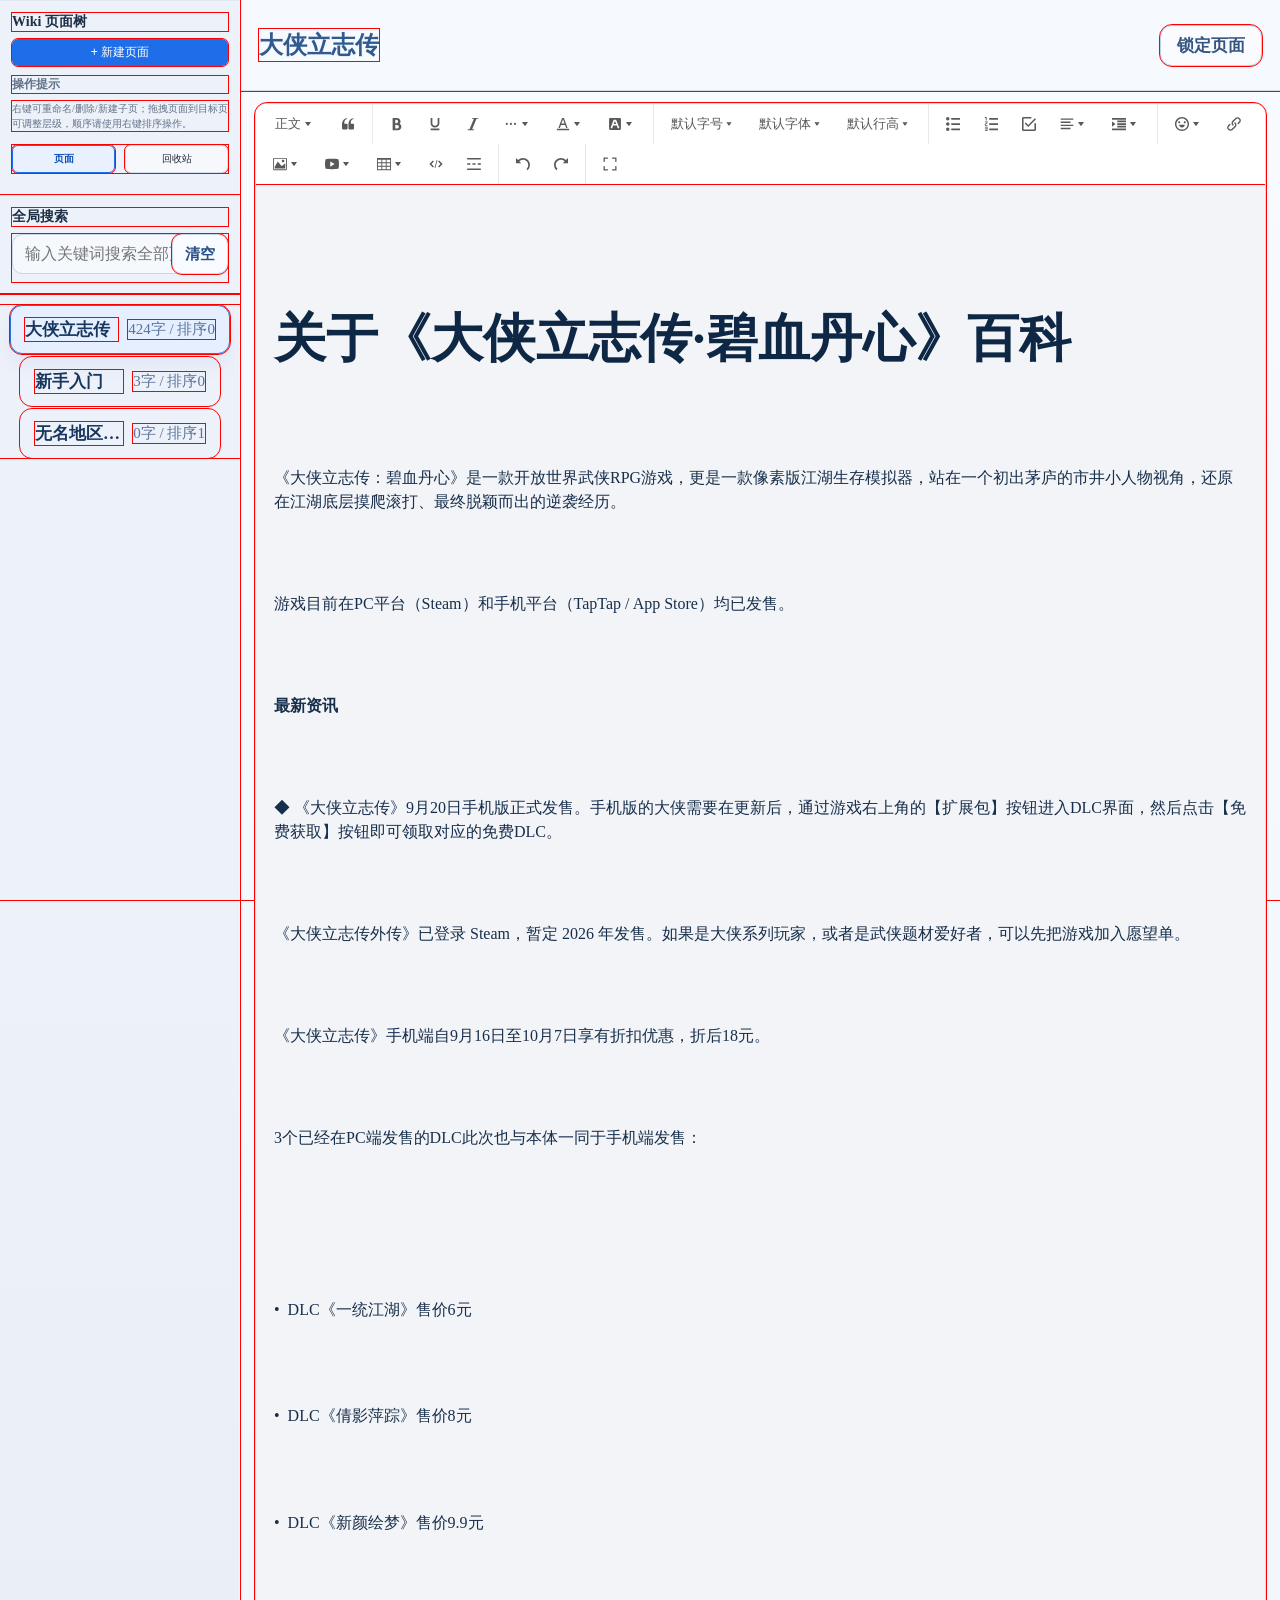
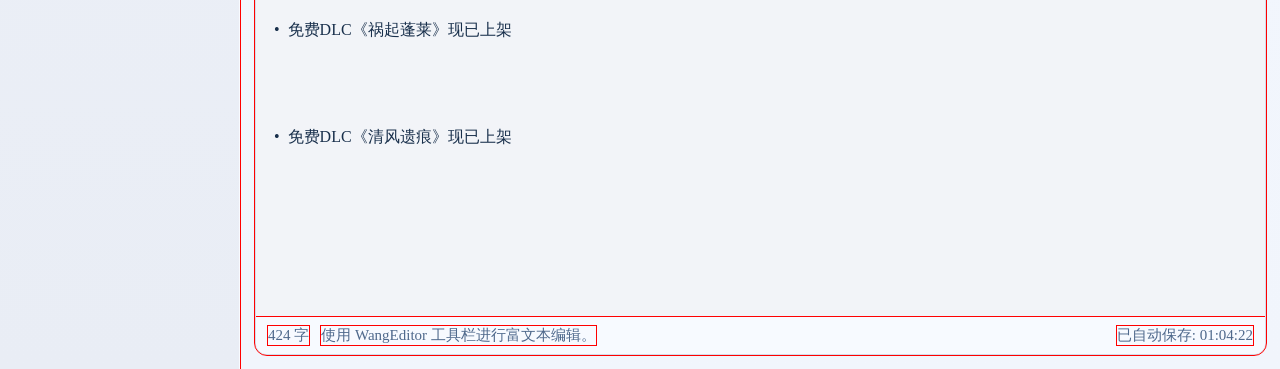
==== wiki1/index.html @ b5999621 "1" ====
﻿<!DOCTYPE html>
<html lang="zh-CN">

<head>
  <meta charset="UTF-8">
  <meta name="viewport" content="width=device-width, initial-scale=1.0">
  <title>Wiki 编辑后台</title>
  <link rel="stylesheet" href="lib/wangeditor/style.css">
  <style>
    :root {
      --bg-main: #eef2f8;
      --bg-sidebar: #edf2fa;
      --bg-workspace: #f8fbff;
      --line: #d3ddea;
      --line-soft: #e3e9f3;
      --primary: #2f6fda;
      --primary-weak: #dce8ff;
      --text-main: #1e2f45;
      --text-muted: #5b6f89;
      --text-soft: #7f8fa6;
      --surface: #ffffff;
    }

    * {
      margin: 0;
      padding: 0;
      outline: 1px solid red;
    }

    html,
    body {

      height: 100%;
      color: var(--text-main);
    }

    .app {
      display: flex;
      overflow: hidden;
    }

    .sidebar {
      width: 240px;
      border-right: 1px solid var(--line);
      background:
        linear-gradient(180deg, #edf2fa 0, #edf1f8 45%, #e9edf5 100%);
      box-shadow: inset -1px 0 0 #f8fbff;
      display: flex;
      flex-direction: column;
    }

    .panel {
      padding: 12px;
      border-top: 1px solid var(--line-soft);
      animation: panel-enter .45s ease both;
    }

    .panel h2 {
      margin: 0 0 8px;
      font-size: 14px;
    }

    .panel h2.title {
      color: #607189;
      font-size: 12px;
      margin-top: 10px;
    }

    .new-page-btn {
      width: 100%;
      border: none;
      border-radius: 6px;
      padding: 5px 8px;
      font-size: 12px;
      color: #fff;
      background: #1d6ee8;
      cursor: pointer;
    }

    .new-page-btn:hover {
      filter: brightness(1.04);
    }

    .tips-text {
      color: #607189;
      line-height: 1.5;
      font-size: 10px;
    }

    .tabs {
      margin-top: 14px;
      margin-bottom: 10px;
      display: grid;
      grid-template-columns: 1fr 1fr;
      gap: 10px;
    }

    .tab-btn {
      border: 1px solid #d6dfef;
      font-size: 10px;
      background: #f6f8fc;
      color: #1f2a39;
      cursor: pointer;
      padding: 6px;
      border-radius: 6px;
    }

    .tab-btn.active {
      border-color: #1d6ee8;
      color: #0f4fb3;
      background: #e9f1ff;
      font-weight: 600;
    }

    .search-row {
      display: grid;
      grid-template-columns: 1fr auto;
      gap: 10px;
      padding-bottom: 8px;
    }

    .search-input {
      width: 100%;
      border: 1px solid #c8d3e4;
      border-radius: 10px;
      background: #f5f8fd;
      color: #2c4466;
      font-size: 16px;
      padding: 10px 12px;
      outline: none;
    }

    .search-input:focus {
      border-color: #8ab2ff;
      box-shadow: 0 0 0 3px rgba(60, 115, 209, 0.14);
    }

    .clear-btn {
      border: 1px solid #cad7ea;
      border-radius: 10px;
      background: #f8fbff;
      font-size: 15px;
      font-weight: 600;
      color: #29508a;
      padding: 0 12px;
      cursor: pointer;
    }

    .tree-panel {
      flex: 1;
      overflow: auto;
      padding: 8px 0 14px;
    }

    .tree-list {
      list-style: none;
      padding: 0;
      margin: 0;
    }

    .tree-item {
      margin: 3px 10px;
      border: 1px solid transparent;
      border-radius: 12px;
      padding: 12px 14px;
      background: transparent;
      display: grid;
      grid-template-columns: 1fr auto;
      gap: 10px;
      align-items: center;
      font-size: 17px;
      transition: 0.2s ease;
      cursor: grab;
    }

    .tree-item .title {
      overflow: hidden;
      text-overflow: ellipsis;
      white-space: nowrap;
      color: #18375f;
      font-weight: 600;
    }

    .tree-item .meta {
      color: #58739a;
      font-size: 15px;
      white-space: nowrap;
    }

    .tree-item.sub-page {
      margin-left: 20px;
      margin-right: 20px;
    }

    .tree-item.active {
      border-color: #2f70da;
      background: #e6efff;
      box-shadow: 0 10px 20px rgba(53, 104, 193, 0.08);
    }

    .tree-item:not(.active):hover {
      border-color: #d2dded;
      background: #f6f9ff;
    }

    .tree-item-ghost {
      opacity: 0.6;
      background: #dbe7ff;
      border-color: #94b5f3;
    }

    .tree-item-chosen {
      cursor: grabbing;
    }

    .workspace {
      flex: 1;
      min-width: 0;
      display: flex;
      flex-direction: column;
      background: linear-gradient(180deg, #f8fbff 0, #f4f8ff 30%, #f1f5fc 100%);
    }

    .workspace-header {
      min-height: 66px;
      border-bottom: 1px solid var(--line);
      display: flex;
      justify-content: space-between;
      align-items: center;
      padding: 12px 18px;
      background: #f6f9fe;
    }

    .workspace-title {
      margin: 0;
      color: #315a8e;
      font-size: 24px;
      font-weight: 600;
    }

    .lock-btn {
      border: 1px solid #bfcfe7;
      background: #f9fbff;
      color: #34557f;
      padding: 8px 16px;
      border-radius: 12px;
      font-size: 17px;
      font-weight: 600;
      cursor: pointer;
    }

    .editor-wrapper {
      margin: 12px 14px 14px;
      border: 1px solid var(--line);
      border-radius: 12px;
      background: #fff;
      display: flex;
      flex-direction: column;
      min-height: 0;
      overflow: hidden;
      animation: panel-enter .5s .1s ease both;
    }

    #toolbar-container {
      border-bottom: 1px solid var(--line-soft);
      background: #fbfcff;
      min-height: 68px;
    }

    #editor-container {
      flex: 1;
      min-height: 520px;
      background: #f2f4f8;
    }

    #editor-container .w-e-text-container {
      background: #f2f4f8;
    }

    #editor-container .w-e-text-container [data-slate-editor] {
      padding: 28px 18px 18px;
      line-height: 1.8;
      font-size: 16px;
      color: #182f4b;
    }

    #editor-container .w-e-text-container [data-slate-editor] h1 {
      font-size: 52px;
      margin: 0 0 12px;
      font-weight: 800;
      letter-spacing: 0.3px;
      color: #0d2744;
    }

    #editor-container .w-e-text-container [data-slate-editor] p {
      margin: 10px 0;
    }

    .editor-footer {
      border-top: 1px solid var(--line-soft);
      background: #f7faff;
      color: #4f698c;
      font-size: 15px;
      padding: 9px 12px;
      display: flex;
      align-items: center;
      gap: 12px;
    }

    .editor-footer span:last-child {
      margin-left: auto;
    }

    @keyframes panel-enter {
      from {
        opacity: 0;
        transform: translateY(8px);
      }

      to {
        opacity: 1;
        transform: translateY(0);
      }
    }
  </style>
</head>

<body>
  <div class="app">
    <aside class="sidebar">
      <section class="panel">
        <h2>Wiki 页面树</h2>
        <button class="new-page-btn" type="button">+ 新建页面</button>
        <h2 class="title">操作提示</h2>
        <p class="tips-text">
          右键可重命名/删除/新建子页；拖拽页面到目标页可调整层级，顺序请使用右键排序操作。
        </p>
        <div class="tabs">
          <button class="tab-btn active" type="button">页面</button>
          <button class="tab-btn" type="button">回收站</button>
        </div>
      </section>

      <section class="panel">
        <h2>全局搜索</h2>
        <div class="search-row">
          <input id="page-search" class="search-input" type="text" placeholder="输入关键词搜索全部页面">
          <button id="clear-search" class="clear-btn" type="button">清空</button>
        </div>
      </section>

      <section class="tree-panel">
        <ul id="page-tree-list" class="tree-list">
          <li class="tree-item active" data-title="大侠立志传">
            <span class="title">大侠立志传</span>
            <span class="meta">424字 / 排序0</span>
          </li>
          <li class="tree-item sub-page" data-title="新手入门">
            <span class="title">新手入门</span>
            <span class="meta">3字 / 排序0</span>
          </li>
          <li class="tree-item sub-page" data-title="无名地区流程攻略">
            <span class="title">无名地区流程攻略</span>
            <span class="meta">0字 / 排序1</span>
          </li>
        </ul>
      </section>
    </aside>

    <main class="workspace">
      <header class="workspace-header">
        <h1 class="workspace-title">大侠立志传</h1>
        <button class="lock-btn" type="button">锁定页面</button>
      </header>

      <div class="editor-wrapper">
        <div id="toolbar-container"></div>
        <div id="editor-container"></div>
        <footer class="editor-footer">
          <span id="word-count">0 字</span>
          <span>使用 WangEditor 工具栏进行富文本编辑。</span>
          <span id="save-status">已自动保存: --:--:--</span>
        </footer>
      </div>
    </main>
  </div>

  <script src="lib/Sortable.js"></script>
  <script src="lib/wangeditor/index.js"></script>
  <script>
    const { createEditor, createToolbar } = window.wangEditor;

    const pageSearchInput = document.getElementById("page-search");
    const clearSearchBtn = document.getElementById("clear-search");
    const treeItems = Array.from(document.querySelectorAll(".tree-item"));
    const wordCountEl = document.getElementById("word-count");
    const saveStatusEl = document.getElementById("save-status");
    const workspaceTitleEl = document.querySelector(".workspace-title");

    const initialHtml = `
      <h1>关于《大侠立志传·碧血丹心》百科</h1>
      <p>《大侠立志传：碧血丹心》是一款开放世界武侠RPG游戏，更是一款像素版江湖生存模拟器，站在一个初出茅庐的市井小人物视角，还原在江湖底层摸爬滚打、最终脱颖而出的逆袭经历。</p>
      <p>游戏目前在PC平台（Steam）和手机平台（TapTap / App Store）均已发售。</p>
      <p><strong>最新资讯</strong></p>
      <p>◆ 《大侠立志传》9月20日手机版正式发售。手机版的大侠需要在更新后，通过游戏右上角的【扩展包】按钮进入DLC界面，然后点击【免费获取】按钮即可领取对应的免费DLC。</p>
      <p>《大侠立志传外传》已登录 Steam，暂定 2026 年发售。如果是大侠系列玩家，或者是武侠题材爱好者，可以先把游戏加入愿望单。</p>
      <p>《大侠立志传》手机端自9月16日至10月7日享有折扣优惠，折后18元。</p>
      <p>3个已经在PC端发售的DLC此次也与本体一同于手机端发售：</p>
      <ul>
        <li>DLC《一统江湖》售价6元</li>
        <li>DLC《倩影萍踪》售价8元</li>
        <li>DLC《新颜绘梦》售价9.9元</li>
        <li>免费DLC《祸起蓬莱》现已上架</li>
        <li>免费DLC《清风遗痕》现已上架</li>
      </ul>
    `;

    const getCleanTextLength = (editor) => editor.getText().replace(/\s+/g, "").length;
    const updateFooter = (editor) => {
      wordCountEl.textContent = `${getCleanTextLength(editor)} 字`;
      saveStatusEl.textContent = `已自动保存: ${new Date().toLocaleTimeString("zh-CN", { hour12: false })}`;
    };

    const editor = createEditor({
      selector: "#editor-container",
      html: initialHtml,
      config: {
        placeholder: "请输入页面内容...",
        onCreated(currentEditor) {
          updateFooter(currentEditor);
        },
        onChange(currentEditor) {
          updateFooter(currentEditor);
        }
      },
      mode: "default"
    });

    createToolbar({
      editor,
      selector: "#toolbar-container",
      config: {},
      mode: "default"
    });

    new Sortable(document.getElementById("page-tree-list"), {
      animation: 180,
      chosenClass: "tree-item-chosen",
      ghostClass: "tree-item-ghost"
    });

    pageSearchInput.addEventListener("input", (event) => {
      const keyword = event.target.value.trim();
      treeItems.forEach((item) => {
        item.style.display = keyword && !item.dataset.title.includes(keyword) ? "none" : "";
      });
    });

    clearSearchBtn.addEventListener("click", () => {
      pageSearchInput.value = "";
      treeItems.forEach((item) => {
        item.style.display = "";
      });
      pageSearchInput.focus();
    });

    treeItems.forEach((item) => {
      item.addEventListener("click", () => {
        treeItems.forEach((entry) => entry.classList.remove("active"));
        item.classList.add("active");
        workspaceTitleEl.textContent = item.dataset.title;
      });
    });
  </script>
</body>

</html>
---- wiki1/lib/wangeditor/style.css ----
:root,
:host {
  --w-e-textarea-bg-color: #fff;
  --w-e-textarea-color: #333;
  --w-e-textarea-border-color: #ccc;
  --w-e-textarea-slight-border-color: #e8e8e8;
  --w-e-textarea-slight-color: #d4d4d4;
  --w-e-textarea-slight-bg-color: #f5f2f0;
  --w-e-textarea-selected-border-color: #B4D5FF;
  --w-e-textarea-handler-bg-color: #4290f7;
  --w-e-toolbar-color: #595959;
  --w-e-toolbar-bg-color: #fff;
  --w-e-toolbar-active-color: #333;
  --w-e-toolbar-active-bg-color: #f1f1f1;
  --w-e-toolbar-disabled-color: #999;
  --w-e-toolbar-border-color: #e8e8e8;
  --w-e-modal-button-bg-color: #fafafa;
  --w-e-modal-button-border-color: #d9d9d9;
}

.w-e-text-container *,.w-e-toolbar *{box-sizing:border-box;margin:0;outline:none;padding:0}.w-e-text-container blockquote,.w-e-text-container li,.w-e-text-container p,.w-e-text-container td,.w-e-text-container th,.w-e-toolbar *{line-height:1.5}.w-e-text-container{background-color:var(--w-e-textarea-bg-color);color:var(--w-e-textarea-color);height:100%;position:relative}.w-e-text-container .w-e-scroll{-webkit-overflow-scrolling:touch;height:100%}.w-e-text-container [data-slate-editor]{word-wrap:break-word;border-top:1px solid transparent;min-height:100%;outline:0;padding:0 10px;white-space:pre-wrap}.w-e-text-container [data-slate-editor] p{margin:15px 0}.w-e-text-container [data-slate-editor] h1,.w-e-text-container [data-slate-editor] h2,.w-e-text-container [data-slate-editor] h3,.w-e-text-container [data-slate-editor] h4,.w-e-text-container [data-slate-editor] h5{margin:20px 0}.w-e-text-container [data-slate-editor] img{cursor:default;display:inline!important;max-width:100%;min-height:20px;min-width:20px}.w-e-text-container [data-slate-editor] span{text-indent:0}.w-e-text-container [data-slate-editor] [data-selected=true]{box-shadow:0 0 0 2px var(--w-e-textarea-selected-border-color)}.w-e-text-placeholder{font-style:italic;left:10px;top:17px;width:90%}.w-e-max-length-info,.w-e-text-placeholder{color:var(--w-e-textarea-slight-color);pointer-events:none;position:absolute;-webkit-user-select:none;-moz-user-select:none;user-select:none}.w-e-max-length-info{bottom:.5em;right:1em}.w-e-bar{background-color:var(--w-e-toolbar-bg-color);color:var(--w-e-toolbar-color);font-size:14px;padding:0 5px}.w-e-bar svg{fill:var(--w-e-toolbar-color);height:14px;width:14px}.w-e-bar-show{display:flex}.w-e-bar-hidden{display:none}.w-e-hover-bar{border:1px solid var(--w-e-toolbar-border-color);border-radius:3px;box-shadow:0 2px 5px #0000001f;position:absolute}.w-e-toolbar{flex-wrap:wrap;position:relative}.w-e-bar-divider{background-color:var(--w-e-toolbar-border-color);display:inline-flex;height:40px;margin:0 5px;width:1px}.w-e-bar-item{display:flex;height:40px;padding:4px;position:relative;text-align:center}.w-e-bar-item,.w-e-bar-item button{align-items:center;justify-content:center}.w-e-bar-item button{background:transparent;border:none;color:var(--w-e-toolbar-color);cursor:pointer;display:inline-flex;height:32px;overflow:hidden;padding:0 8px;white-space:nowrap}.w-e-bar-item button:hover{background-color:var(--w-e-toolbar-active-bg-color);color:var(--w-e-toolbar-active-color)}.w-e-bar-item button .title{margin-left:5px}.w-e-bar-item .active{background-color:var(--w-e-toolbar-active-bg-color);color:var(--w-e-toolbar-active-color)}.w-e-bar-item .disabled{color:var(--w-e-toolbar-disabled-color);cursor:not-allowed}.w-e-bar-item .disabled svg{fill:var(--w-e-toolbar-disabled-color)}.w-e-bar-item .disabled:hover{background-color:var(--w-e-toolbar-bg-color);color:var(--w-e-toolbar-disabled-color)}.w-e-bar-item .disabled:hover svg{fill:var(--w-e-toolbar-disabled-color)}.w-e-menu-tooltip-v5:before{background-color:var(--w-e-toolbar-active-color);border-radius:5px;color:var(--w-e-toolbar-bg-color);content:attr(data-tooltip);font-size:.75em;opacity:0;padding:5px 10px;position:absolute;text-align:center;top:40px;transition:opacity .6s;visibility:hidden;white-space:pre;z-index:1}.w-e-menu-tooltip-v5:after{border:5px solid transparent;border-bottom:5px solid var(--w-e-toolbar-active-color);content:"";opacity:0;position:absolute;top:30px;transition:opacity .6s;visibility:hidden}.w-e-menu-tooltip-v5:hover:after,.w-e-menu-tooltip-v5:hover:before{opacity:1;visibility:visible}.w-e-menu-tooltip-v5.tooltip-right:before{left:100%;top:10px}.w-e-menu-tooltip-v5.tooltip-right:after{border-bottom-color:transparent;border-left-color:transparent;border-right-color:var(--w-e-toolbar-active-color);border-top-color:transparent;left:100%;margin-left:-10px;top:16px}.w-e-bar-item-group .w-e-bar-item-menus-container{background-color:var(--w-e-toolbar-bg-color);border:1px solid var(--w-e-toolbar-border-color);border-radius:3px;box-shadow:0 2px 10px #0000001f;display:none;left:0;margin-top:40px;position:absolute;top:0;z-index:1}.w-e-bar-item-group:hover .w-e-bar-item-menus-container{display:block}.w-e-select-list{background-color:var(--w-e-toolbar-bg-color);border:1px solid var(--w-e-toolbar-border-color);border-radius:3px;box-shadow:0 2px 10px #0000001f;left:0;margin-top:40px;max-height:350px;min-width:100px;overflow-y:auto;position:absolute;top:0;z-index:1}.w-e-select-list ul{line-height:1;list-style:none}.w-e-select-list ul .selected{background-color:var(--w-e-toolbar-active-bg-color)}.w-e-select-list ul li{cursor:pointer;padding:7px 0 7px 25px;position:relative;text-align:left;white-space:nowrap}.w-e-select-list ul li:hover{background-color:var(--w-e-toolbar-active-bg-color)}.w-e-select-list ul li svg{left:0;margin-left:5px;margin-top:-7px;position:absolute;top:50%}.w-e-bar-bottom .w-e-select-list{bottom:0;margin-bottom:40px;margin-top:0;top:inherit}.w-e-drop-panel{background-color:var(--w-e-toolbar-bg-color);border:1px solid var(--w-e-toolbar-border-color);border-radius:3px;box-shadow:0 2px 10px #0000001f;margin-top:40px;min-width:200px;padding:10px;position:absolute;top:0;z-index:1}.w-e-bar-bottom .w-e-drop-panel{bottom:0;margin-bottom:40px;margin-top:0;top:inherit}.w-e-modal{background-color:var(--w-e-toolbar-bg-color);border:1px solid var(--w-e-toolbar-border-color);border-radius:3px;box-shadow:0 2px 10px #0000001f;color:var(--w-e-toolbar-color);font-size:14px;min-height:40px;min-width:100px;padding:20px 15px 0;position:absolute;text-align:left;z-index:1}.w-e-modal .btn-close{cursor:pointer;line-height:1;padding:5px;position:absolute;right:8px;top:7px}.w-e-modal .btn-close svg{fill:var(--w-e-toolbar-color);height:10px;width:10px}.w-e-modal .babel-container{display:block;margin-bottom:15px}.w-e-modal .babel-container span{display:block;margin-bottom:10px}.w-e-modal .button-container{margin-bottom:15px}.w-e-modal button{background-color:var(--w-e-modal-button-bg-color);border:1px solid var(--w-e-modal-button-border-color);border-radius:4px;color:var(--w-e-toolbar-color);cursor:pointer;font-weight:400;height:32px;padding:4.5px 15px;text-align:center;touch-action:manipulation;transition:all .3s cubic-bezier(.645,.045,.355,1);-webkit-user-select:none;-moz-user-select:none;user-select:none;white-space:nowrap}.w-e-modal input[type=number],.w-e-modal input[type=text],.w-e-modal textarea{font-feature-settings:"tnum";background-color:var(--w-e-toolbar-bg-color);border:1px solid var(--w-e-modal-button-border-color);border-radius:4px;color:var(--w-e-toolbar-color);font-variant:tabular-nums;padding:4.5px 11px;transition:all .3s;width:100%}.w-e-modal textarea{min-height:60px}body .w-e-modal,body .w-e-modal *{box-sizing:border-box}.w-e-progress-bar{background-color:var(--w-e-textarea-handler-bg-color);height:1px;position:absolute;transition:width .3s;width:0}.w-e-full-screen-container{bottom:0!important;display:flex!important;flex-direction:column!important;height:100%!important;left:0!important;margin:0!important;padding:0!important;position:fixed;right:0!important;top:0!important;width:100%!important}.w-e-full-screen-container [data-w-e-textarea=true]{flex:1!important}
.w-e-text-container [data-slate-editor] code{background-color:var(--w-e-textarea-slight-bg-color);border-radius:3px;font-family:monospace;padding:3px}.w-e-panel-content-color{list-style:none;text-align:left;width:230px}.w-e-panel-content-color li{border:1px solid var(--w-e-toolbar-bg-color);border-radius:3px 3px;cursor:pointer;display:inline-block;padding:2px}.w-e-panel-content-color li:hover{border-color:var(--w-e-toolbar-color)}.w-e-panel-content-color li .color-block{border:1px solid var(--w-e-toolbar-border-color);border-radius:3px 3px;height:17px;width:17px}.w-e-panel-content-color .active{border-color:var(--w-e-toolbar-color)}.w-e-panel-content-color .clear{line-height:1.5;margin-bottom:5px;width:100%}.w-e-panel-content-color .clear svg{height:16px;margin-bottom:-4px;width:16px}.w-e-text-container [data-slate-editor] blockquote{background-color:var(--w-e-textarea-slight-bg-color);border-left:8px solid var(--w-e-textarea-selected-border-color);display:block;font-size:100%;line-height:1.5;margin:10px 0;padding:10px}.w-e-panel-content-emotion{font-size:20px;list-style:none;text-align:left;width:300px}.w-e-panel-content-emotion li{border-radius:3px 3px;cursor:pointer;display:inline-block;padding:0 5px}.w-e-panel-content-emotion li:hover{background-color:var(--w-e-textarea-slight-bg-color)}.w-e-textarea-divider{border-radius:3px;margin:20px auto;padding:20px}.w-e-textarea-divider hr{background-color:var(--w-e-textarea-border-color);border:0;display:block;height:1px}.w-e-text-container [data-slate-editor] pre>code{background-color:var(--w-e-textarea-slight-bg-color);border:1px solid var(--w-e-textarea-slight-border-color);border-radius:4px 4px;display:block;font-size:14px;padding:10px;text-indent:0}.w-e-text-container [data-slate-editor] .w-e-image-container{display:inline-block;margin:0 3px}.w-e-text-container [data-slate-editor] .w-e-image-container:hover{box-shadow:0 0 0 2px var(--w-e-textarea-selected-border-color)}.w-e-text-container [data-slate-editor] .w-e-selected-image-container{overflow:hidden;position:relative}.w-e-text-container [data-slate-editor] .w-e-selected-image-container .w-e-image-dragger{background-color:var(--w-e-textarea-handler-bg-color);height:7px;position:absolute;width:7px}.w-e-text-container [data-slate-editor] .w-e-selected-image-container .left-top{cursor:nwse-resize;left:0;top:0}.w-e-text-container [data-slate-editor] .w-e-selected-image-container .right-top{cursor:nesw-resize;right:0;top:0}.w-e-text-container [data-slate-editor] .w-e-selected-image-container .left-bottom{bottom:0;cursor:nesw-resize;left:0}.w-e-text-container [data-slate-editor] .w-e-selected-image-container .right-bottom{bottom:0;cursor:nwse-resize;right:0}.w-e-text-container [data-slate-editor] .w-e-selected-image-container:hover{box-shadow:none}.w-e-text-container [contenteditable=false] .w-e-image-container:hover{box-shadow:none}

.w-e-text-container [data-slate-editor] .table-container{border:1px dashed var(--w-e-textarea-border-color);border-radius:5px;margin-top:10px;overflow-x:auto;padding:10px;width:100%}.w-e-text-container [data-slate-editor] table{border-collapse:collapse}.w-e-text-container [data-slate-editor] table td,.w-e-text-container [data-slate-editor] table th{border:1px solid var(--w-e-textarea-border-color);line-height:1.5;min-width:30px;padding:3px 5px;text-align:left}.w-e-text-container [data-slate-editor] table th{background-color:var(--w-e-textarea-slight-bg-color);font-weight:700;text-align:center}.w-e-panel-content-table{background-color:var(--w-e-toolbar-bg-color)}.w-e-panel-content-table table{border-collapse:collapse}.w-e-panel-content-table td{border:1px solid var(--w-e-toolbar-border-color);cursor:pointer;height:15px;padding:3px 5px;width:20px}.w-e-panel-content-table td.active{background-color:var(--w-e-toolbar-active-bg-color)}
.w-e-textarea-video-container{background-image:linear-gradient(45deg,#eee 25%,transparent 0,transparent 75%,#eee 0,#eee),linear-gradient(45deg,#eee 25%,#fff 0,#fff 75%,#eee 0,#eee);background-position:0 0,10px 10px;background-size:20px 20px;border:1px dashed var(--w-e-textarea-border-color);border-radius:5px;margin:10px auto 0;padding:10px 0;text-align:center}

.w-e-text-container [data-slate-editor] pre>code{word-wrap:normal;font-family:Consolas,Monaco,Andale Mono,Ubuntu Mono,monospace;-webkit-hyphens:none;hyphens:none;line-height:1.5;margin:.5em 0;overflow:auto;padding:1em;-moz-tab-size:4;-o-tab-size:4;tab-size:4;text-align:left;text-shadow:0 1px #fff;white-space:pre;word-break:normal;word-spacing:normal}.w-e-text-container [data-slate-editor] pre>code .token.cdata,.w-e-text-container [data-slate-editor] pre>code .token.comment,.w-e-text-container [data-slate-editor] pre>code .token.doctype,.w-e-text-container [data-slate-editor] pre>code .token.prolog{color:#708090}.w-e-text-container [data-slate-editor] pre>code .token.punctuation{color:#999}.w-e-text-container [data-slate-editor] pre>code .token.namespace{opacity:.7}.w-e-text-container [data-slate-editor] pre>code .token.boolean,.w-e-text-container [data-slate-editor] pre>code .token.constant,.w-e-text-container [data-slate-editor] pre>code .token.deleted,.w-e-text-container [data-slate-editor] pre>code .token.number,.w-e-text-container [data-slate-editor] pre>code .token.property,.w-e-text-container [data-slate-editor] pre>code .token.symbol,.w-e-text-container [data-slate-editor] pre>code .token.tag{color:#905}.w-e-text-container [data-slate-editor] pre>code .token.attr-name,.w-e-text-container [data-slate-editor] pre>code .token.builtin,.w-e-text-container [data-slate-editor] pre>code .token.char,.w-e-text-container [data-slate-editor] pre>code .token.inserted,.w-e-text-container [data-slate-editor] pre>code .token.selector,.w-e-text-container [data-slate-editor] pre>code .token.string{color:#690}.w-e-text-container [data-slate-editor] pre>code .language-css .token.string,.w-e-text-container [data-slate-editor] pre>code .style .token.string,.w-e-text-container [data-slate-editor] pre>code .token.entity,.w-e-text-container [data-slate-editor] pre>code .token.operator,.w-e-text-container [data-slate-editor] pre>code .token.url{color:#9a6e3a}.w-e-text-container [data-slate-editor] pre>code .token.atrule,.w-e-text-container [data-slate-editor] pre>code .token.attr-value,.w-e-text-container [data-slate-editor] pre>code .token.keyword{color:#07a}.w-e-text-container [data-slate-editor] pre>code .token.class-name,.w-e-text-container [data-slate-editor] pre>code .token.function{color:#dd4a68}.w-e-text-container [data-slate-editor] pre>code .token.important,.w-e-text-container [data-slate-editor] pre>code .token.regex,.w-e-text-container [data-slate-editor] pre>code .token.variable{color:#e90}.w-e-text-container [data-slate-editor] pre>code .token.bold,.w-e-text-container [data-slate-editor] pre>code .token.important{font-weight:700}.w-e-text-container [data-slate-editor] pre>code .token.italic{font-style:italic}.w-e-text-container [data-slate-editor] pre>code .token.entity{cursor:help}
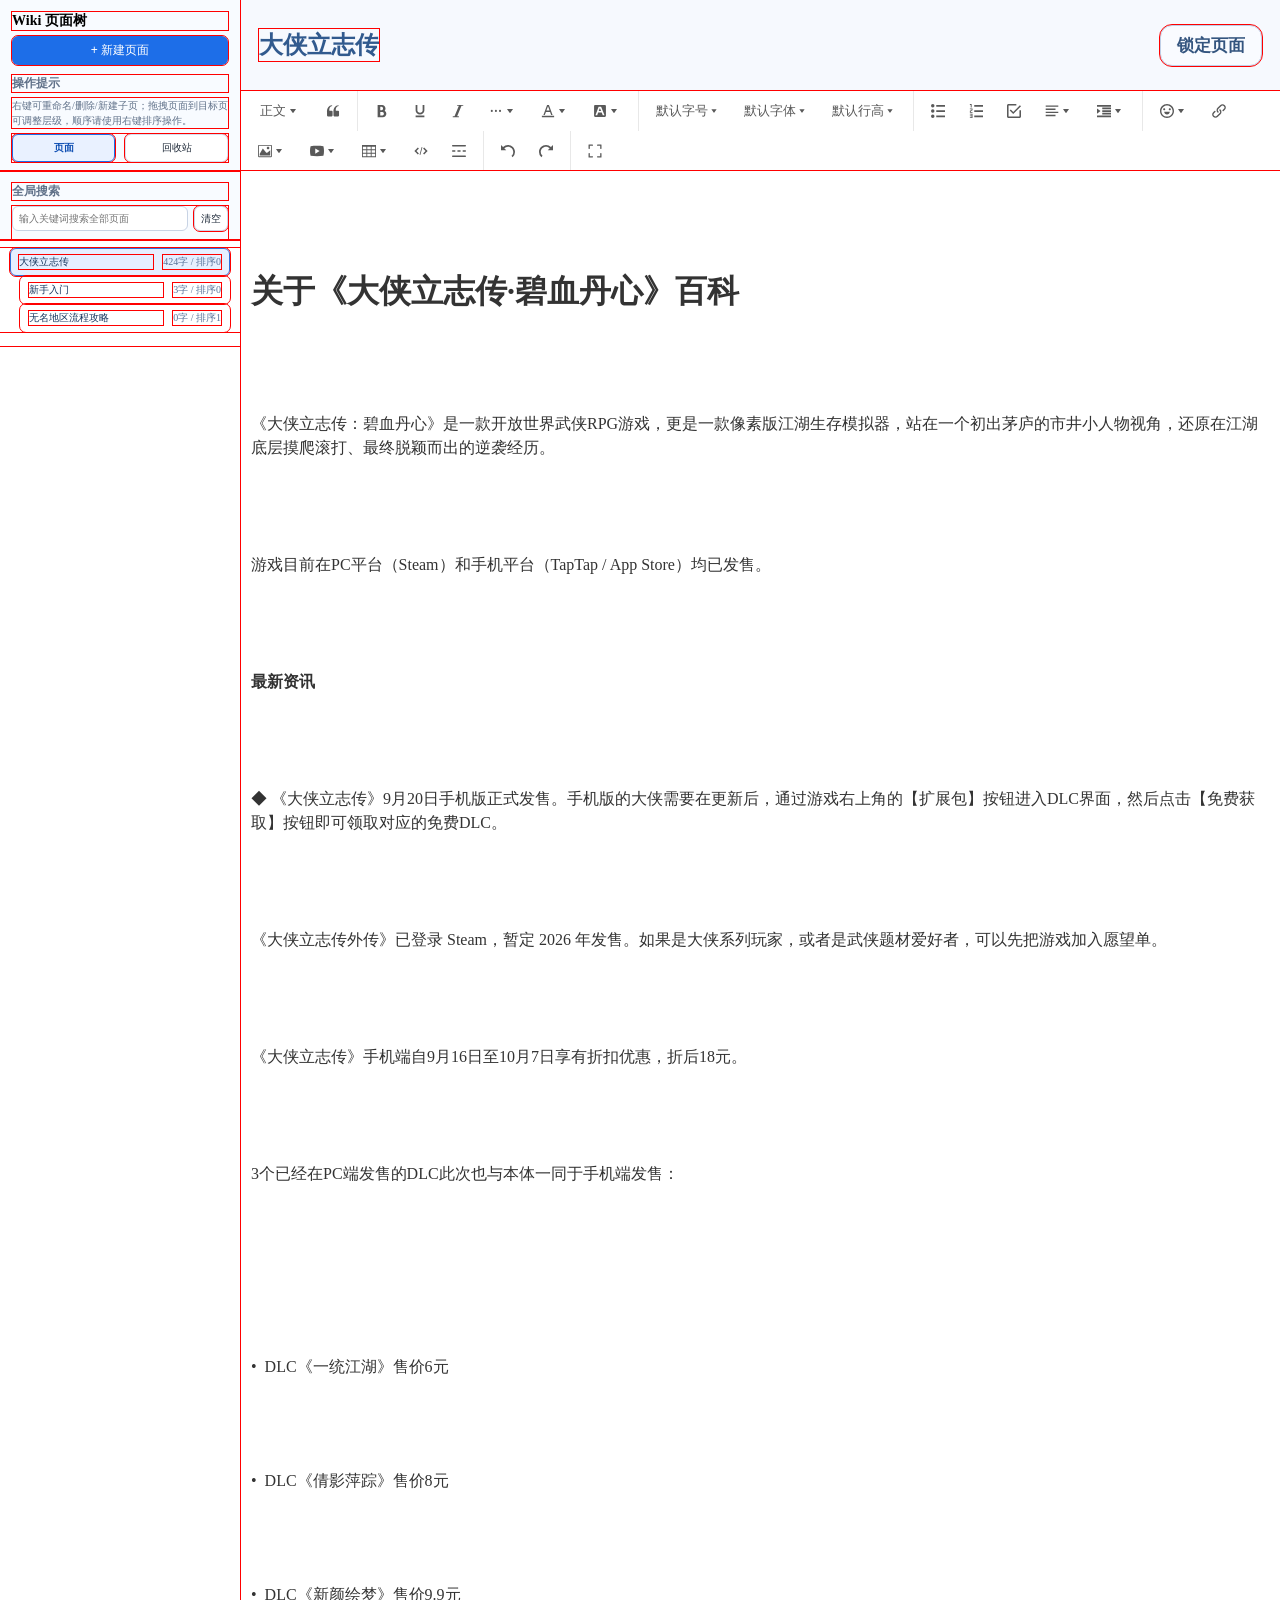
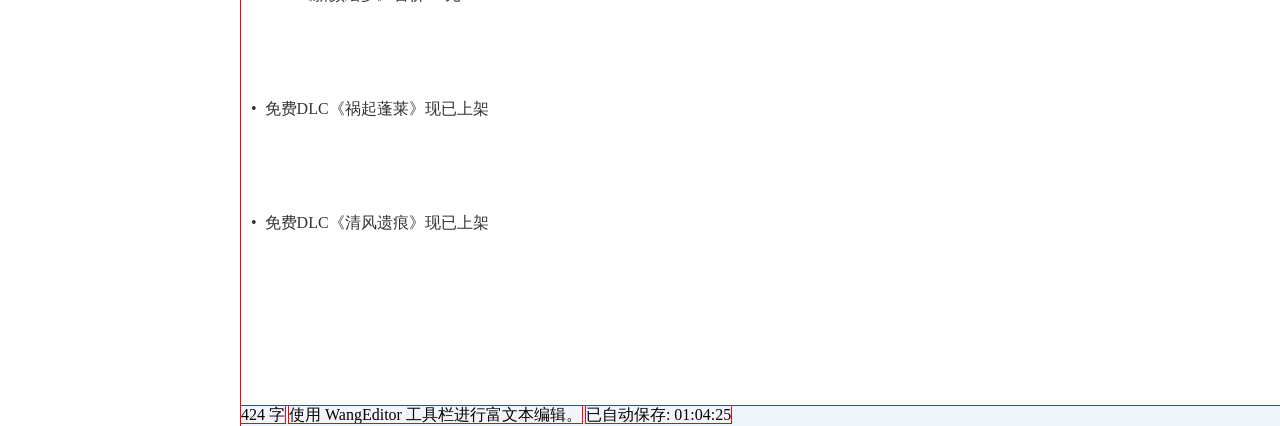
==== commit 2232f961: "1" ====
--- a/wiki1/index.html
+++ b/wiki1/index.html
@@ -8,17 +8,8 @@
   <link rel="stylesheet" href="lib/wangeditor/style.css">
   <style>
     :root {
-      --bg-main: #eef2f8;
-      --bg-sidebar: #edf2fa;
-      --bg-workspace: #f8fbff;
       --line: #d3ddea;
       --line-soft: #e3e9f3;
-      --primary: #2f6fda;
-      --primary-weak: #dce8ff;
-      --text-main: #1e2f45;
-      --text-muted: #5b6f89;
-      --text-soft: #7f8fa6;
-      --surface: #ffffff;
     }
 
     * {
@@ -27,13 +18,6 @@
       outline: 1px solid red;
     }
 
-    html,
-    body {
-
-      height: 100%;
-      color: var(--text-main);
-    }
-
     .app {
       display: flex;
       overflow: hidden;
@@ -42,39 +26,35 @@
     .sidebar {
       width: 240px;
       border-right: 1px solid var(--line);
-      background:
-        linear-gradient(180deg, #edf2fa 0, #edf1f8 45%, #e9edf5 100%);
-      box-shadow: inset -1px 0 0 #f8fbff;
-      display: flex;
-      flex-direction: column;
     }
 
     .panel {
       padding: 12px;
-      border-top: 1px solid var(--line-soft);
-      animation: panel-enter .45s ease both;
+      padding-bottom: 0;
+      border-bottom: 1px solid #e3e9f3;
+      background: #f8fbff;
     }
 
     .panel h2 {
-      margin: 0 0 8px;
+      margin-bottom: 6px;
       font-size: 14px;
     }
 
     .panel h2.title {
       color: #607189;
       font-size: 12px;
-      margin-top: 10px;
     }
 
     .new-page-btn {
       width: 100%;
       border: none;
       border-radius: 6px;
-      padding: 5px 8px;
+      padding: 6px 8px;
       font-size: 12px;
       color: #fff;
       background: #1d6ee8;
       cursor: pointer;
+      margin-bottom: 10px;
     }
 
     .new-page-btn:hover {
@@ -88,8 +68,8 @@
     }
 
     .tabs {
-      margin-top: 14px;
-      margin-bottom: 10px;
+      margin-top: 6px;
+      margin-bottom: 8px;
       display: grid;
       grid-template-columns: 1fr 1fr;
       gap: 10px;
@@ -98,11 +78,15 @@
     .tab-btn {
       border: 1px solid #d6dfef;
       font-size: 10px;
-      background: #f6f8fc;
+      background: #fff;
       color: #1f2a39;
       cursor: pointer;
       padding: 6px;
       border-radius: 6px;
+    }
+
+    .tab-btn:hover {
+      border-color: #1d6ee8;
     }
 
     .tab-btn.active {
@@ -113,20 +97,19 @@
     }
 
     .search-row {
-      display: grid;
-      grid-template-columns: 1fr auto;
-      gap: 10px;
+      display: flex;
+      gap: 6px;
       padding-bottom: 8px;
     }
 
     .search-input {
       width: 100%;
       border: 1px solid #c8d3e4;
-      border-radius: 10px;
-      background: #f5f8fd;
+      border-radius: 6px;
+      background: #fff;
       color: #2c4466;
-      font-size: 16px;
-      padding: 10px 12px;
+      font-size: 10px;
+      padding: 6px;
       outline: none;
     }
 
@@ -137,13 +120,13 @@
 
     .clear-btn {
       border: 1px solid #cad7ea;
-      border-radius: 10px;
-      background: #f8fbff;
-      font-size: 15px;
-      font-weight: 600;
-      color: #29508a;
-      padding: 0 12px;
+      border-radius: 6px;
+      background: #fff;
+      font-size: 10px;
+      color: #1f2a39;
+      padding: 0 6px;
       cursor: pointer;
+      flex: 0 0 auto;
     }
 
     .tree-panel {
@@ -159,17 +142,16 @@
     }
 
     .tree-item {
-      margin: 3px 10px;
+      margin: 0 10px;
       border: 1px solid transparent;
-      border-radius: 12px;
-      padding: 12px 14px;
+      border-radius: 6px;
+      padding: 6px 8px;
       background: transparent;
       display: grid;
       grid-template-columns: 1fr auto;
       gap: 10px;
       align-items: center;
-      font-size: 17px;
-      transition: 0.2s ease;
+      font-size: 10px;
       cursor: grab;
     }
 
@@ -178,24 +160,21 @@
       text-overflow: ellipsis;
       white-space: nowrap;
       color: #18375f;
-      font-weight: 600;
     }
 
     .tree-item .meta {
       color: #58739a;
-      font-size: 15px;
+      font-size: 10px;
       white-space: nowrap;
     }
 
     .tree-item.sub-page {
       margin-left: 20px;
-      margin-right: 20px;
     }
 
     .tree-item.active {
       border-color: #2f70da;
       background: #e6efff;
-      box-shadow: 0 10px 20px rgba(53, 104, 193, 0.08);
     }
 
     .tree-item:not(.active):hover {
@@ -249,7 +228,7 @@
       cursor: pointer;
     }
 
-    .editor-wrapper {
+    /* .editor-wrapper {
       margin: 12px 14px 14px;
       border: 1px solid var(--line);
       border-radius: 12px;
@@ -321,7 +300,7 @@
         opacity: 1;
         transform: translateY(0);
       }
-    }
+    } */
   </style>
 </head>
 
@@ -342,7 +321,7 @@
       </section>
 
       <section class="panel">
-        <h2>全局搜索</h2>
+        <h2 class="title">全局搜索</h2>
         <div class="search-row">
           <input id="page-search" class="search-input" type="text" placeholder="输入关键词搜索全部页面">
           <button id="clear-search" class="clear-btn" type="button">清空</button>
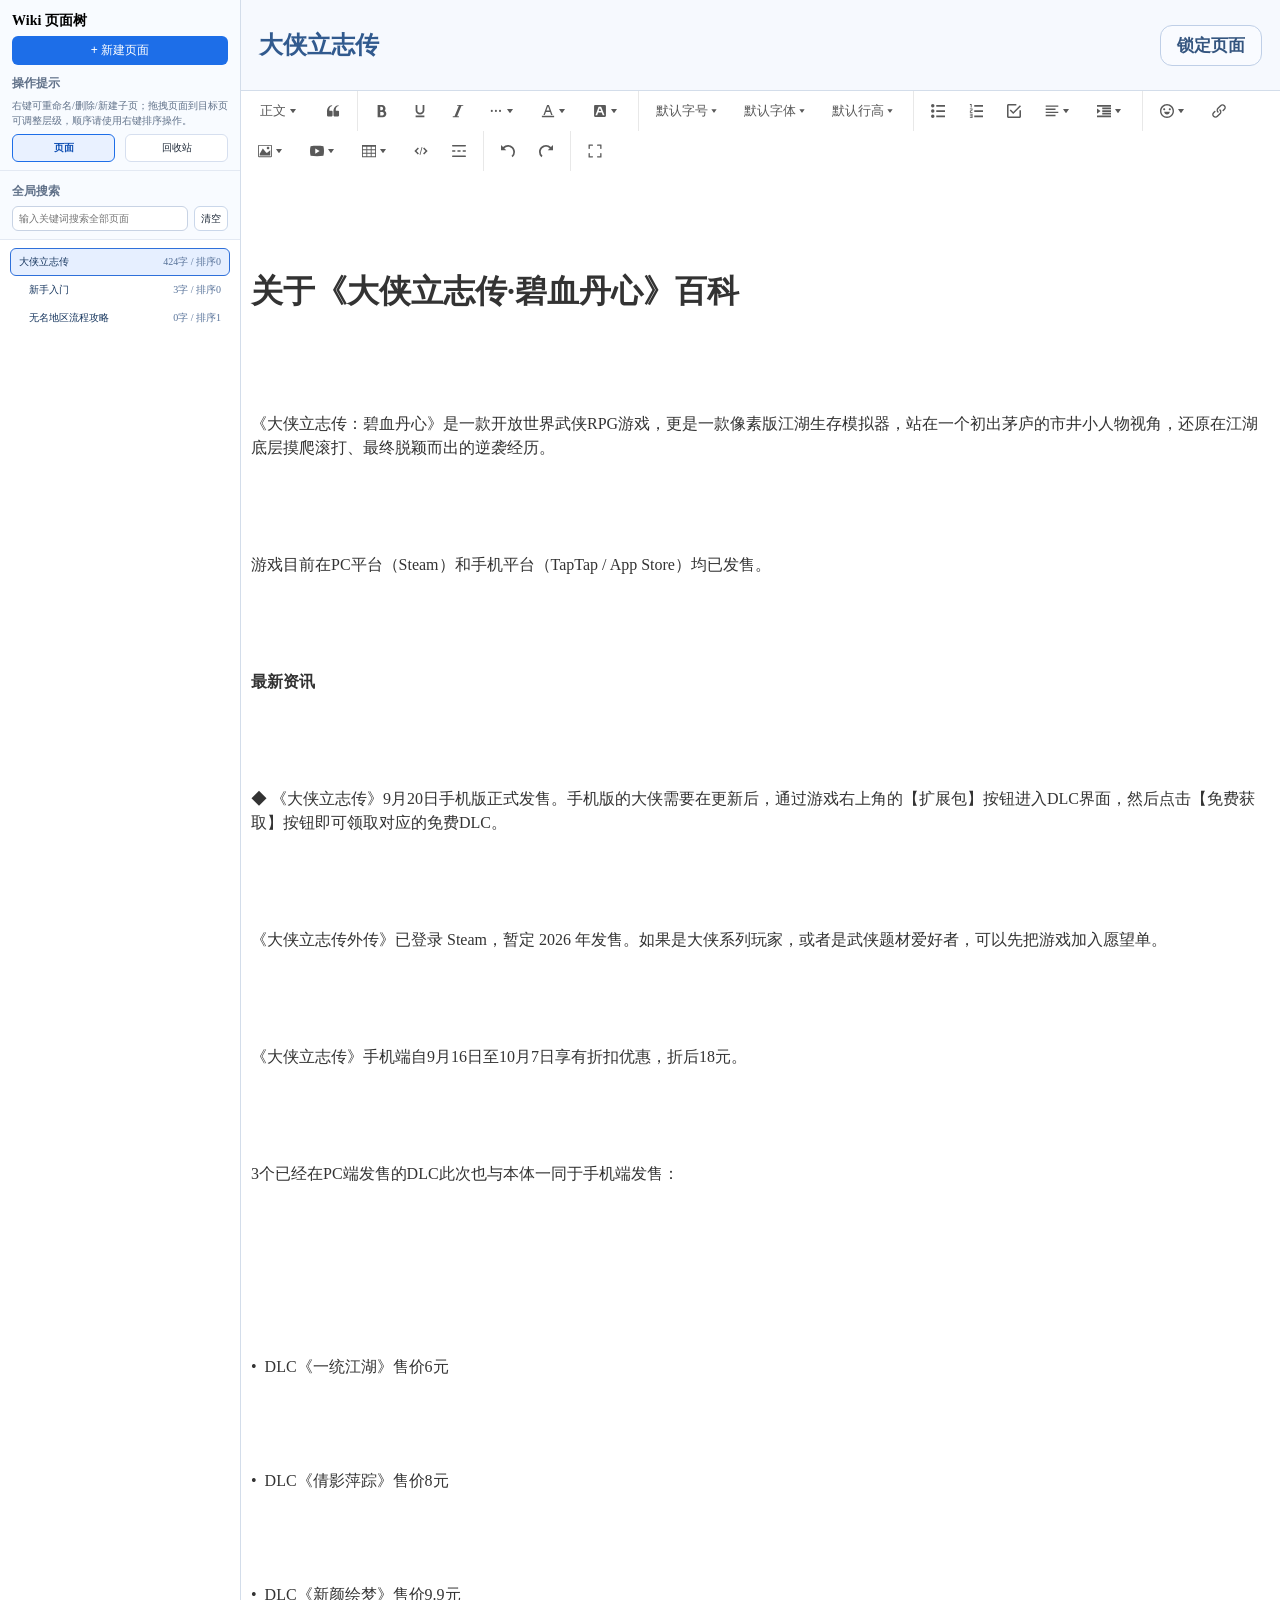
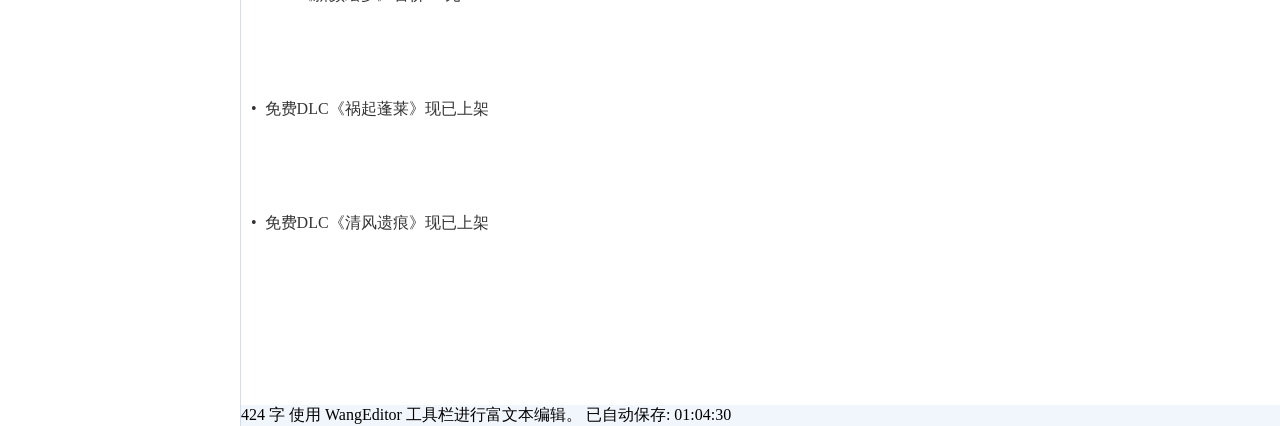
==== commit 2d2ff455: "11" ====
--- a/wiki1/index.html
+++ b/wiki1/index.html
@@ -15,7 +15,7 @@
     * {
       margin: 0;
       padding: 0;
-      outline: 1px solid red;
+      /* outline: 1px solid red; */
     }
 
     .app {
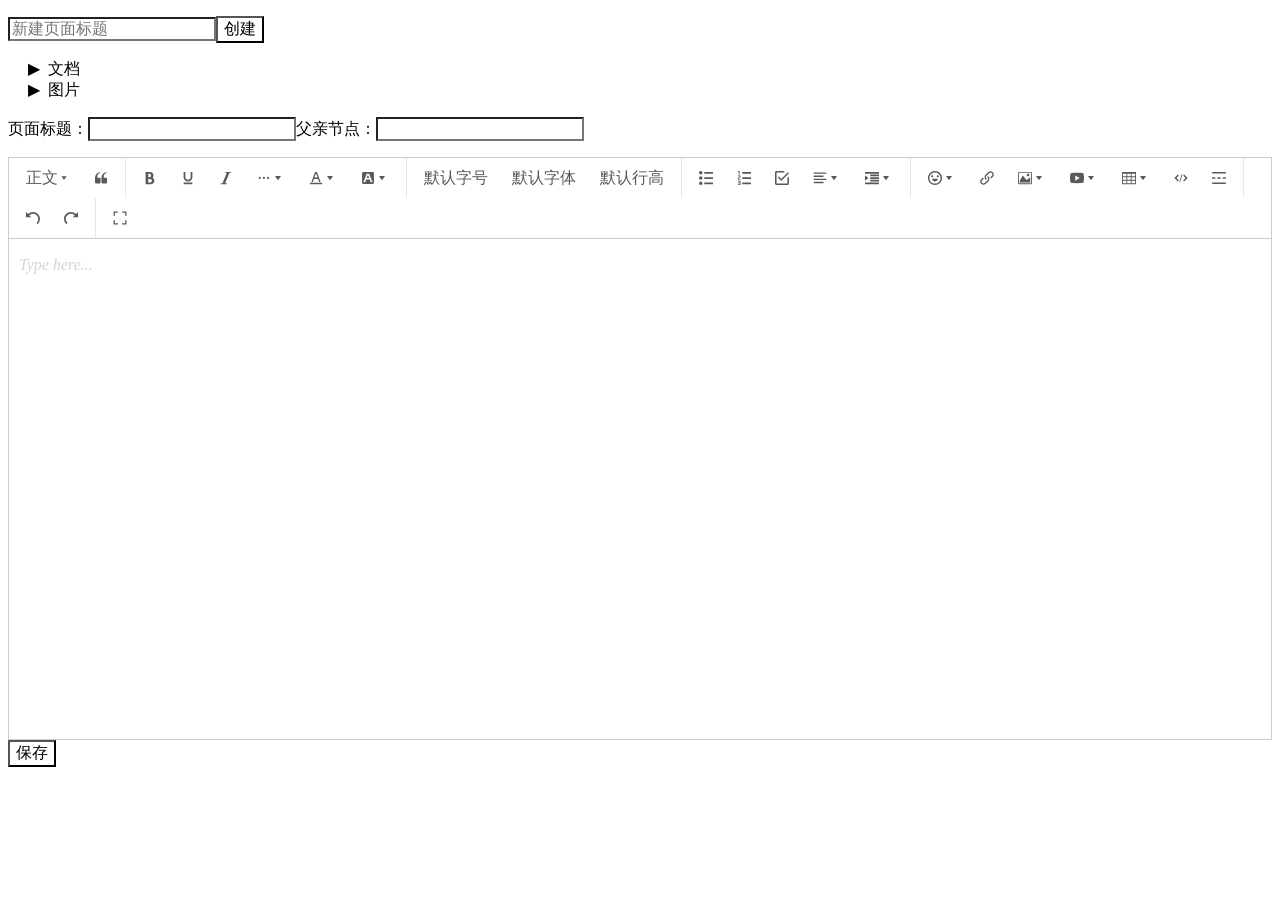
==== commit 9e748189: "1" ====
--- a/wiki1/index.html
+++ b/wiki1/index.html
@@ -1,455 +1,224 @@
-﻿<!DOCTYPE html>
-<html lang="zh-CN">
+<!DOCTYPE html>
+<html lang="en">
 
 <head>
   <meta charset="UTF-8">
   <meta name="viewport" content="width=device-width, initial-scale=1.0">
-  <title>Wiki 编辑后台</title>
+  <title>Document</title>
   <link rel="stylesheet" href="lib/wangeditor/style.css">
   <style>
-    :root {
-      --line: #d3ddea;
-      --line-soft: #e3e9f3;
-    }
-
-    * {
-      margin: 0;
-      padding: 0;
-      /* outline: 1px solid red; */
-    }
-
-    .app {
-      display: flex;
-      overflow: hidden;
-    }
-
-    .sidebar {
-      width: 240px;
-      border-right: 1px solid var(--line);
-    }
-
-    .panel {
-      padding: 12px;
-      padding-bottom: 0;
-      border-bottom: 1px solid #e3e9f3;
-      background: #f8fbff;
-    }
-
-    .panel h2 {
-      margin-bottom: 6px;
-      font-size: 14px;
-    }
-
-    .panel h2.title {
-      color: #607189;
-      font-size: 12px;
-    }
-
-    .new-page-btn {
-      width: 100%;
-      border: none;
-      border-radius: 6px;
-      padding: 6px 8px;
-      font-size: 12px;
-      color: #fff;
-      background: #1d6ee8;
+    #editor—wrapper {
+      border: 1px solid #ccc;
+      z-index: 100;
+      /* 按需定义 */
+    }
+
+    #toolbar-container {
+      border-bottom: 1px solid #ccc;
+    }
+
+    #editor-container {
+      height: 500px;
+    }
+
+
+    html,
+    button,
+    input,
+    select,
+    option,
+    textarea {
+      font-size: 12pt;
+      background: #fff;
+      color: #000;
+    }
+
+
+    ul {
+      list-style: none;
+      padding-left: 20px;
+    }
+
+    .node {
       cursor: pointer;
-      margin-bottom: 10px;
-    }
-
-    .new-page-btn:hover {
-      filter: brightness(1.04);
-    }
-
-    .tips-text {
-      color: #607189;
-      line-height: 1.5;
-      font-size: 10px;
-    }
-
-    .tabs {
-      margin-top: 6px;
-      margin-bottom: 8px;
-      display: grid;
-      grid-template-columns: 1fr 1fr;
-      gap: 10px;
-    }
-
-    .tab-btn {
-      border: 1px solid #d6dfef;
-      font-size: 10px;
-      background: #fff;
-      color: #1f2a39;
+      user-select: none;
+      padding: 2px 4px;
+    }
+
+    .arrow {
+      display: inline-block;
+      width: 16px;
       cursor: pointer;
-      padding: 6px;
-      border-radius: 6px;
-    }
-
-    .tab-btn:hover {
-      border-color: #1d6ee8;
-    }
-
-    .tab-btn.active {
-      border-color: #1d6ee8;
-      color: #0f4fb3;
-      background: #e9f1ff;
-      font-weight: 600;
-    }
-
-    .search-row {
-      display: flex;
-      gap: 6px;
-      padding-bottom: 8px;
-    }
-
-    .search-input {
-      width: 100%;
-      border: 1px solid #c8d3e4;
-      border-radius: 6px;
-      background: #fff;
-      color: #2c4466;
-      font-size: 10px;
-      padding: 6px;
-      outline: none;
-    }
-
-    .search-input:focus {
-      border-color: #8ab2ff;
-      box-shadow: 0 0 0 3px rgba(60, 115, 209, 0.14);
-    }
-
-    .clear-btn {
-      border: 1px solid #cad7ea;
-      border-radius: 6px;
-      background: #fff;
-      font-size: 10px;
-      color: #1f2a39;
-      padding: 0 6px;
-      cursor: pointer;
-      flex: 0 0 auto;
-    }
-
-    .tree-panel {
-      flex: 1;
-      overflow: auto;
-      padding: 8px 0 14px;
-    }
-
-    .tree-list {
-      list-style: none;
-      padding: 0;
-      margin: 0;
-    }
-
-    .tree-item {
-      margin: 0 10px;
-      border: 1px solid transparent;
-      border-radius: 6px;
-      padding: 6px 8px;
-      background: transparent;
-      display: grid;
-      grid-template-columns: 1fr auto;
-      gap: 10px;
-      align-items: center;
-      font-size: 10px;
-      cursor: grab;
-    }
-
-    .tree-item .title {
-      overflow: hidden;
-      text-overflow: ellipsis;
-      white-space: nowrap;
-      color: #18375f;
-    }
-
-    .tree-item .meta {
-      color: #58739a;
-      font-size: 10px;
-      white-space: nowrap;
-    }
-
-    .tree-item.sub-page {
-      margin-left: 20px;
-    }
-
-    .tree-item.active {
-      border-color: #2f70da;
-      background: #e6efff;
-    }
-
-    .tree-item:not(.active):hover {
-      border-color: #d2dded;
-      background: #f6f9ff;
-    }
-
-    .tree-item-ghost {
-      opacity: 0.6;
-      background: #dbe7ff;
-      border-color: #94b5f3;
-    }
-
-    .tree-item-chosen {
-      cursor: grabbing;
-    }
-
-    .workspace {
-      flex: 1;
-      min-width: 0;
-      display: flex;
-      flex-direction: column;
-      background: linear-gradient(180deg, #f8fbff 0, #f4f8ff 30%, #f1f5fc 100%);
-    }
-
-    .workspace-header {
-      min-height: 66px;
-      border-bottom: 1px solid var(--line);
-      display: flex;
-      justify-content: space-between;
-      align-items: center;
-      padding: 12px 18px;
-      background: #f6f9fe;
-    }
-
-    .workspace-title {
-      margin: 0;
-      color: #315a8e;
-      font-size: 24px;
-      font-weight: 600;
-    }
-
-    .lock-btn {
-      border: 1px solid #bfcfe7;
-      background: #f9fbff;
-      color: #34557f;
-      padding: 8px 16px;
-      border-radius: 12px;
-      font-size: 17px;
-      font-weight: 600;
-      cursor: pointer;
-    }
-
-    /* .editor-wrapper {
-      margin: 12px 14px 14px;
-      border: 1px solid var(--line);
-      border-radius: 12px;
-      background: #fff;
-      display: flex;
-      flex-direction: column;
-      min-height: 0;
-      overflow: hidden;
-      animation: panel-enter .5s .1s ease both;
-    }
-
-    #toolbar-container {
-      border-bottom: 1px solid var(--line-soft);
-      background: #fbfcff;
-      min-height: 68px;
-    }
-
-    #editor-container {
-      flex: 1;
-      min-height: 520px;
-      background: #f2f4f8;
-    }
-
-    #editor-container .w-e-text-container {
-      background: #f2f4f8;
-    }
-
-    #editor-container .w-e-text-container [data-slate-editor] {
-      padding: 28px 18px 18px;
-      line-height: 1.8;
-      font-size: 16px;
-      color: #182f4b;
-    }
-
-    #editor-container .w-e-text-container [data-slate-editor] h1 {
-      font-size: 52px;
-      margin: 0 0 12px;
-      font-weight: 800;
-      letter-spacing: 0.3px;
-      color: #0d2744;
-    }
-
-    #editor-container .w-e-text-container [data-slate-editor] p {
-      margin: 10px 0;
-    }
-
-    .editor-footer {
-      border-top: 1px solid var(--line-soft);
-      background: #f7faff;
-      color: #4f698c;
-      font-size: 15px;
-      padding: 9px 12px;
-      display: flex;
-      align-items: center;
-      gap: 12px;
-    }
-
-    .editor-footer span:last-child {
-      margin-left: auto;
-    }
-
-    @keyframes panel-enter {
-      from {
-        opacity: 0;
-        transform: translateY(8px);
-      }
-
-      to {
-        opacity: 1;
-        transform: translateY(0);
-      }
-    } */
+    }
+
+    .children {
+      display: none;
+    }
+
+    .selected {
+      background: #cce5ff;
+      border-radius: 3px;
+    }
   </style>
 </head>
 
 <body>
-  <div class="app">
-    <aside class="sidebar">
-      <section class="panel">
-        <h2>Wiki 页面树</h2>
-        <button class="new-page-btn" type="button">+ 新建页面</button>
-        <h2 class="title">操作提示</h2>
-        <p class="tips-text">
-          右键可重命名/删除/新建子页；拖拽页面到目标页可调整层级，顺序请使用右键排序操作。
-        </p>
-        <div class="tabs">
-          <button class="tab-btn active" type="button">页面</button>
-          <button class="tab-btn" type="button">回收站</button>
-        </div>
-      </section>
-
-      <section class="panel">
-        <h2 class="title">全局搜索</h2>
-        <div class="search-row">
-          <input id="page-search" class="search-input" type="text" placeholder="输入关键词搜索全部页面">
-          <button id="clear-search" class="clear-btn" type="button">清空</button>
-        </div>
-      </section>
-
-      <section class="tree-panel">
-        <ul id="page-tree-list" class="tree-list">
-          <li class="tree-item active" data-title="大侠立志传">
-            <span class="title">大侠立志传</span>
-            <span class="meta">424字 / 排序0</span>
-          </li>
-          <li class="tree-item sub-page" data-title="新手入门">
-            <span class="title">新手入门</span>
-            <span class="meta">3字 / 排序0</span>
-          </li>
-          <li class="tree-item sub-page" data-title="无名地区流程攻略">
-            <span class="title">无名地区流程攻略</span>
-            <span class="meta">0字 / 排序1</span>
-          </li>
-        </ul>
-      </section>
-    </aside>
-
-    <main class="workspace">
-      <header class="workspace-header">
-        <h1 class="workspace-title">大侠立志传</h1>
-        <button class="lock-btn" type="button">锁定页面</button>
-      </header>
-
-      <div class="editor-wrapper">
-        <div id="toolbar-container"></div>
-        <div id="editor-container"></div>
-        <footer class="editor-footer">
-          <span id="word-count">0 字</span>
-          <span>使用 WangEditor 工具栏进行富文本编辑。</span>
-          <span id="save-status">已自动保存: --:--:--</span>
-        </footer>
-      </div>
-    </main>
+  <p>
+
+    <input type="text" placeholder="新建页面标题" id="pageName1"><button id="createPage">创建</button>
+  </p>
+
+  <ul id="tree"></ul>
+
+  <p>页面标题：<input type="text" id="pageName2">父亲节点：<input type="text" id="parent"></p>
+  <div id="editor—wrapper">
+    <div id="toolbar-container"><!-- 工具栏 --></div>
+    <div id="editor-container"><!-- 编辑器 --></div>
   </div>
 
-  <script src="lib/Sortable.js"></script>
+  <button id="savePage">保存</button>
+
+
   <script src="lib/wangeditor/index.js"></script>
   <script>
-    const { createEditor, createToolbar } = window.wangEditor;
-
-    const pageSearchInput = document.getElementById("page-search");
-    const clearSearchBtn = document.getElementById("clear-search");
-    const treeItems = Array.from(document.querySelectorAll(".tree-item"));
-    const wordCountEl = document.getElementById("word-count");
-    const saveStatusEl = document.getElementById("save-status");
-    const workspaceTitleEl = document.querySelector(".workspace-title");
-
-    const initialHtml = `
-      <h1>关于《大侠立志传·碧血丹心》百科</h1>
-      <p>《大侠立志传：碧血丹心》是一款开放世界武侠RPG游戏，更是一款像素版江湖生存模拟器，站在一个初出茅庐的市井小人物视角，还原在江湖底层摸爬滚打、最终脱颖而出的逆袭经历。</p>
-      <p>游戏目前在PC平台（Steam）和手机平台（TapTap / App Store）均已发售。</p>
-      <p><strong>最新资讯</strong></p>
-      <p>◆ 《大侠立志传》9月20日手机版正式发售。手机版的大侠需要在更新后，通过游戏右上角的【扩展包】按钮进入DLC界面，然后点击【免费获取】按钮即可领取对应的免费DLC。</p>
-      <p>《大侠立志传外传》已登录 Steam，暂定 2026 年发售。如果是大侠系列玩家，或者是武侠题材爱好者，可以先把游戏加入愿望单。</p>
-      <p>《大侠立志传》手机端自9月16日至10月7日享有折扣优惠，折后18元。</p>
-      <p>3个已经在PC端发售的DLC此次也与本体一同于手机端发售：</p>
-      <ul>
-        <li>DLC《一统江湖》售价6元</li>
-        <li>DLC《倩影萍踪》售价8元</li>
-        <li>DLC《新颜绘梦》售价9.9元</li>
-        <li>免费DLC《祸起蓬莱》现已上架</li>
-        <li>免费DLC《清风遗痕》现已上架</li>
-      </ul>
-    `;
-
-    const getCleanTextLength = (editor) => editor.getText().replace(/\s+/g, "").length;
-    const updateFooter = (editor) => {
-      wordCountEl.textContent = `${getCleanTextLength(editor)} 字`;
-      saveStatusEl.textContent = `已自动保存: ${new Date().toLocaleTimeString("zh-CN", { hour12: false })}`;
-    };
+
+
+    const { createEditor, createToolbar } = window.wangEditor
+
+    const editorConfig = {
+      placeholder: 'Type here...',
+      onChange(editor) {
+        const html = editor.getHtml()
+        console.log('editor content', html)
+        // 也可以同步到 <textarea>
+      },
+    }
 
     const editor = createEditor({
-      selector: "#editor-container",
-      html: initialHtml,
-      config: {
-        placeholder: "请输入页面内容...",
-        onCreated(currentEditor) {
-          updateFooter(currentEditor);
-        },
-        onChange(currentEditor) {
-          updateFooter(currentEditor);
+      selector: '#editor-container',
+      html: '<p><br></p>',
+      config: editorConfig,
+      mode: 'default', // or 'simple'
+    })
+
+    const toolbarConfig = {}
+
+    const toolbar = createToolbar({
+      editor,
+      selector: '#toolbar-container',
+      config: toolbarConfig,
+      mode: 'default', // or 'simple'
+    })
+
+
+
+    // tree
+    const data = [
+      {
+        name: "文档",
+        content: "<p>1<br></p>",
+        children: [
+          {
+            name: "JS",
+            content: "<p>2<br></p>",
+            children: [
+              { name: "变量", content: "<p>3<br></p>" },
+              { name: "函数", content: "<p>函数<br></p>" }
+            ]
+          },
+          { name: "CSS", content: "<p><br></p>" }
+        ]
+      },
+      {
+        name: "图片",
+        content: "<p>图片<br></p>",
+        children: [
+          { name: "logo.png", content: "<p>logo<br></p>" },
+          { name: "banner.jpg", content: "<p><br>logo2</p>" }
+        ]
+      }
+    ]
+
+    let selectedNode = null
+
+    function renderTree(nodes, container) {
+
+      nodes.forEach(node => {
+
+        const li = document.createElement("li")
+
+        const arrow = document.createElement("span")
+        arrow.className = "arrow"
+
+        const title = document.createElement("span")
+        title.className = "node"
+        title.textContent = node.name
+        // ⭐ 保存 node 数据
+        title._node = node
+
+        li.appendChild(arrow)
+        li.appendChild(title)
+
+        container.appendChild(li)
+
+        // 点击选择节点
+        title.onclick = (e) => {
+
+          e.stopPropagation()
+
+          if (selectedNode) {
+            selectedNode.classList.remove("selected")
+          }
+
+          title.classList.add("selected")
+          selectedNode = title
+
+          // ⭐ 读取 content
+          const nodeData = title._node
+
+          editor.setHtml(nodeData.content)
         }
-      },
-      mode: "default"
-    });
-
-    createToolbar({
-      editor,
-      selector: "#toolbar-container",
-      config: {},
-      mode: "default"
-    });
-
-    new Sortable(document.getElementById("page-tree-list"), {
-      animation: 180,
-      chosenClass: "tree-item-chosen",
-      ghostClass: "tree-item-ghost"
-    });
-
-    pageSearchInput.addEventListener("input", (event) => {
-      const keyword = event.target.value.trim();
-      treeItems.forEach((item) => {
-        item.style.display = keyword && !item.dataset.title.includes(keyword) ? "none" : "";
-      });
-    });
-
-    clearSearchBtn.addEventListener("click", () => {
-      pageSearchInput.value = "";
-      treeItems.forEach((item) => {
-        item.style.display = "";
-      });
-      pageSearchInput.focus();
-    });
-
-    treeItems.forEach((item) => {
-      item.addEventListener("click", () => {
-        treeItems.forEach((entry) => entry.classList.remove("active"));
-        item.classList.add("active");
-        workspaceTitleEl.textContent = item.dataset.title;
-      });
-    });
+
+        if (node.children && node.children.length) {
+
+          arrow.textContent = "▶"
+
+          const ul = document.createElement("ul")
+          ul.className = "children"
+
+          li.appendChild(ul)
+
+          renderTree(node.children, ul)
+
+          arrow.onclick = (e) => {
+
+            e.stopPropagation()
+
+            const isOpen = ul.style.display === "block"
+
+            ul.style.display = isOpen ? "none" : "block"
+            arrow.textContent = isOpen ? "▶" : "▼"
+          }
+
+        }
+
+      })
+
+    }
+
+    renderTree(data, document.getElementById("tree"))
+
+    document.getElementById("createPage").onclick = (e) => {
+      let pageName1 = document.getElementById("pageName1").value
+      document.getElementById("pageName2").value = pageName1
+      document.getElementById("parent").value = "父节点"
+    }
+
+    document.getElementById("savePage").onclick = (e) => {
+      const html = editor.getHtml()
+      const pageName = document.getElementById("pageName2").value
+      console.log(html, pageName)
+    }
   </script>
 </body>
 
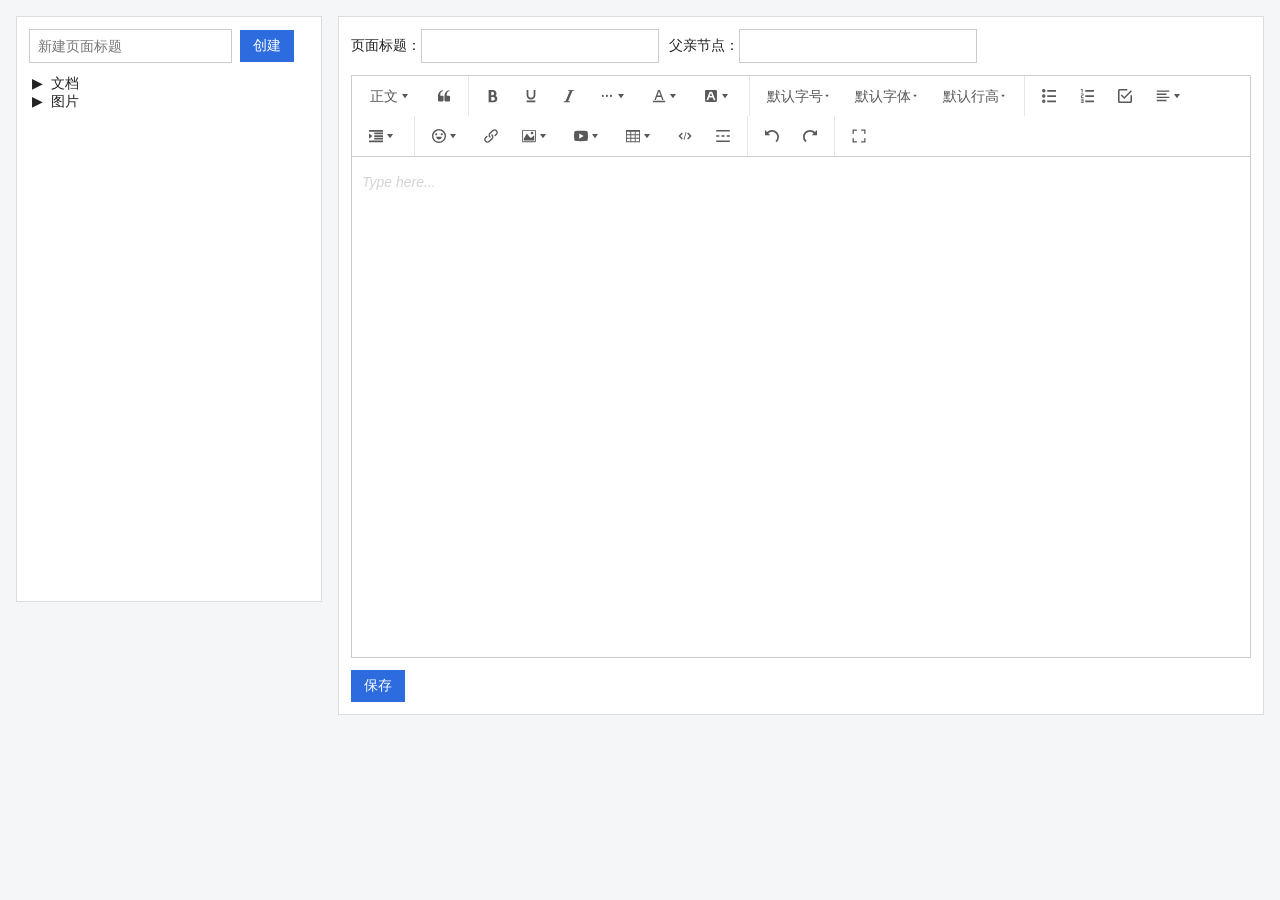
==== commit 40ce5167: "1" ====
--- a/wiki1/index.html
+++ b/wiki1/index.html
@@ -22,32 +22,98 @@
     }
 
 
-    html,
+    body,
     button,
     input,
     select,
     option,
     textarea {
-      font-size: 12pt;
+      font-size: 14px;
+      color: #222;
+      font-family: "Microsoft YaHei", sans-serif;
+    }
+
+    body {
+      margin: 0;
+      padding: 16px;
+      background: #f5f6f8;
+      display: flex;
+      gap: 16px;
+      align-items: flex-start;
+    }
+
+    aside {
+      width: 280px;
+      min-height: 560px;
       background: #fff;
-      color: #000;
+      border: 1px solid #ddd;
+      padding: 12px;
+    }
+
+    section {
+      flex: 1;
+      background: #fff;
+      border: 1px solid #ddd;
+      padding: 12px;
+    }
+
+    p {
+      margin: 0 0 12px;
+    }
+
+    input[type="text"] {
+      height: 32px;
+      padding: 0 8px;
+      border: 1px solid #ccc;
+      vertical-align: middle;
+    }
+
+    #pageName1 {
+      width: 185px;
+      margin-right: 8px;
+    }
+
+    #pageName2,
+    #parent {
+      width: 220px;
+      margin-right: 10px;
+    }
+
+    button {
+      height: 32px;
+      padding: 0 12px;
+      border: 1px solid #2d6cdf;
+      background: #2d6cdf;
+      color: #fff;
+      cursor: pointer;
+      vertical-align: middle;
+    }
+
+    #savePage {
+      margin-top: 12px;
     }
 
 
     ul {
       list-style: none;
-      padding-left: 20px;
+      margin: 0;
+      padding-left: 18px;
+    }
+
+    #tree {
+      padding-left: 0;
     }
 
     .node {
       cursor: pointer;
       user-select: none;
-      padding: 2px 4px;
+      padding: 3px 6px;
     }
 
     .arrow {
       display: inline-block;
       width: 16px;
+      text-align: center;
       cursor: pointer;
     }
 
@@ -56,19 +122,22 @@
     }
 
     .selected {
-      background: #cce5ff;
-      border-radius: 3px;
+      background: #dbe9ff;
     }
   </style>
 </head>
 
 <body>
+  <aside>
   <p>
 
     <input type="text" placeholder="新建页面标题" id="pageName1"><button id="createPage">创建</button>
   </p>
 
   <ul id="tree"></ul>
+  </aside>
+  
+<section>
 
   <p>页面标题：<input type="text" id="pageName2">父亲节点：<input type="text" id="parent"></p>
   <div id="editor—wrapper">
@@ -77,6 +146,11 @@
   </div>
 
   <button id="savePage">保存</button>
+</section>
+   
+
+
+  
 
 
   <script src="lib/wangeditor/index.js"></script>
@@ -222,4 +296,4 @@
   </script>
 </body>
 
-</html>+</html>
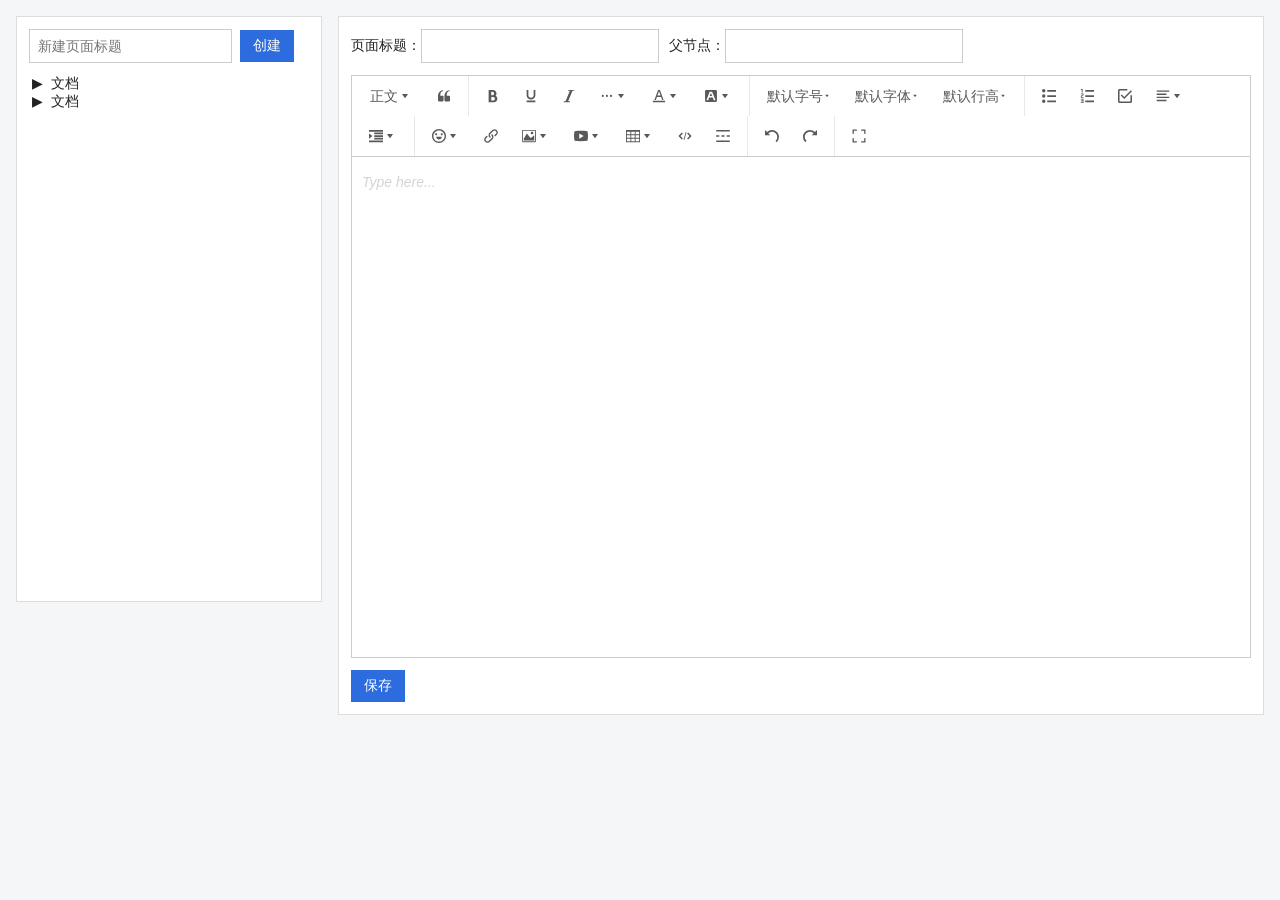
==== commit 1ab99adc: "1" ====
--- a/wiki1/index.html
+++ b/wiki1/index.html
@@ -129,28 +129,28 @@
 
 <body>
   <aside>
-  <p>
-
-    <input type="text" placeholder="新建页面标题" id="pageName1"><button id="createPage">创建</button>
-  </p>
-
-  <ul id="tree"></ul>
+    <p>
+
+      <input type="text" placeholder="新建页面标题" id="pageName1"><button id="createPage">创建</button>
+    </p>
+
+    <ul id="tree"></ul>
   </aside>
-  
-<section>
-
-  <p>页面标题：<input type="text" id="pageName2">父亲节点：<input type="text" id="parent"></p>
-  <div id="editor—wrapper">
-    <div id="toolbar-container"><!-- 工具栏 --></div>
-    <div id="editor-container"><!-- 编辑器 --></div>
-  </div>
-
-  <button id="savePage">保存</button>
-</section>
-   
-
-
-  
+
+  <section>
+
+    <p>页面标题：<input type="text" id="pageName2">父节点：<input type="text" id="parent"></p>
+    <div id="editor—wrapper">
+      <div id="toolbar-container"><!-- 工具栏 --></div>
+      <div id="editor-container"><!-- 编辑器 --></div>
+    </div>
+
+    <button id="savePage">保存</button>
+  </section>
+
+
+
+
 
 
   <script src="lib/wangeditor/index.js"></script>
@@ -161,6 +161,12 @@
 
     const editorConfig = {
       placeholder: 'Type here...',
+      MENU_CONF: {
+        uploadImage: {
+          fieldName: 'your-fileName',
+          base64LimitSize: 10 * 1024 * 1024 // 10M 以下插入 base64
+        }
+      },
       onChange(editor) {
         const html = editor.getHtml()
         console.log('editor content', html)
@@ -204,7 +210,7 @@
         ]
       },
       {
-        name: "图片",
+        name: "文档",
         content: "<p>图片<br></p>",
         children: [
           { name: "logo.png", content: "<p>logo<br></p>" },
@@ -217,7 +223,7 @@
 
     function renderTree(nodes, container) {
 
-      nodes.forEach(node => {
+      nodes.forEach((node, index) => {
 
         const li = document.createElement("li")
 
@@ -227,6 +233,9 @@
         const title = document.createElement("span")
         title.className = "node"
         title.textContent = node.name
+
+        console.log(index) // 当前节点在本层的下标
+
         // ⭐ 保存 node 数据
         title._node = node
 
@@ -251,6 +260,8 @@
           const nodeData = title._node
 
           editor.setHtml(nodeData.content)
+
+          document.getElementById("parent").value = nodeData.name
         }
 
         if (node.children && node.children.length) {
@@ -296,4 +307,4 @@
   </script>
 </body>
 
-</html>
+</html>
